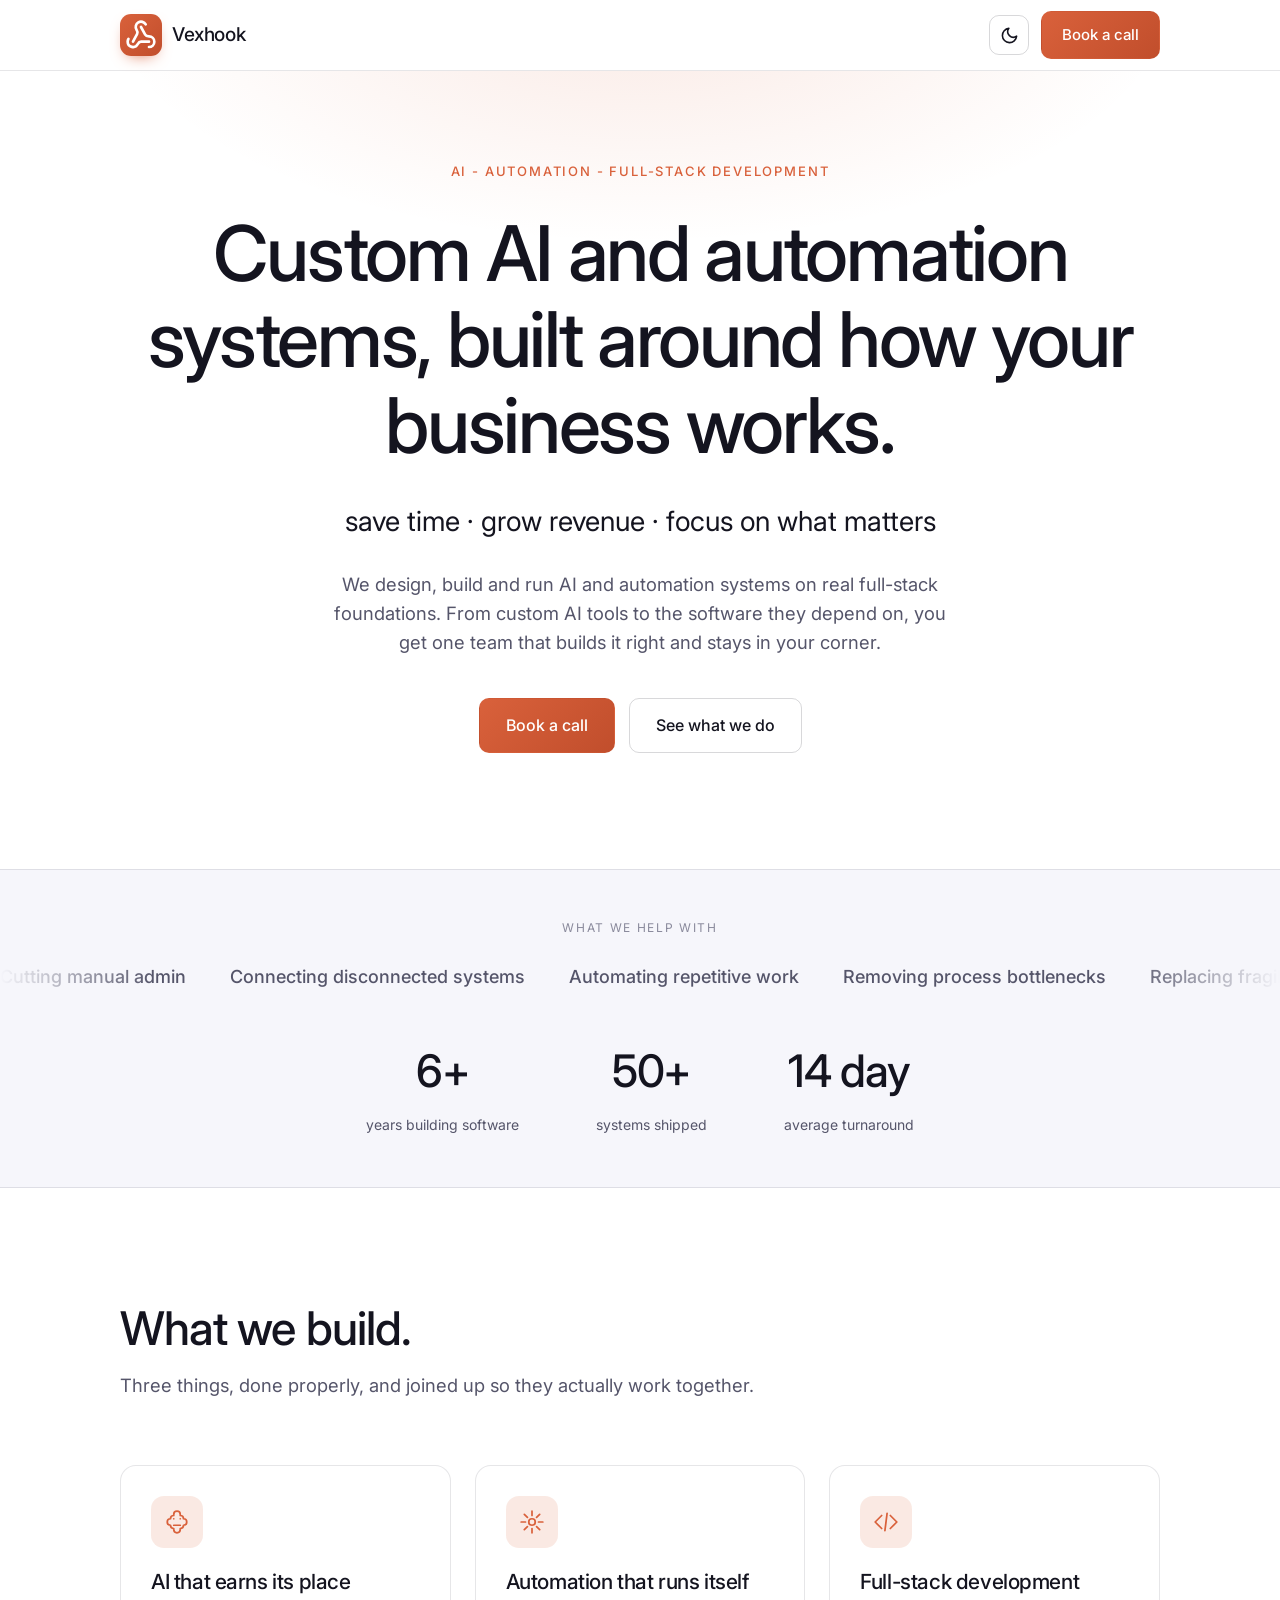
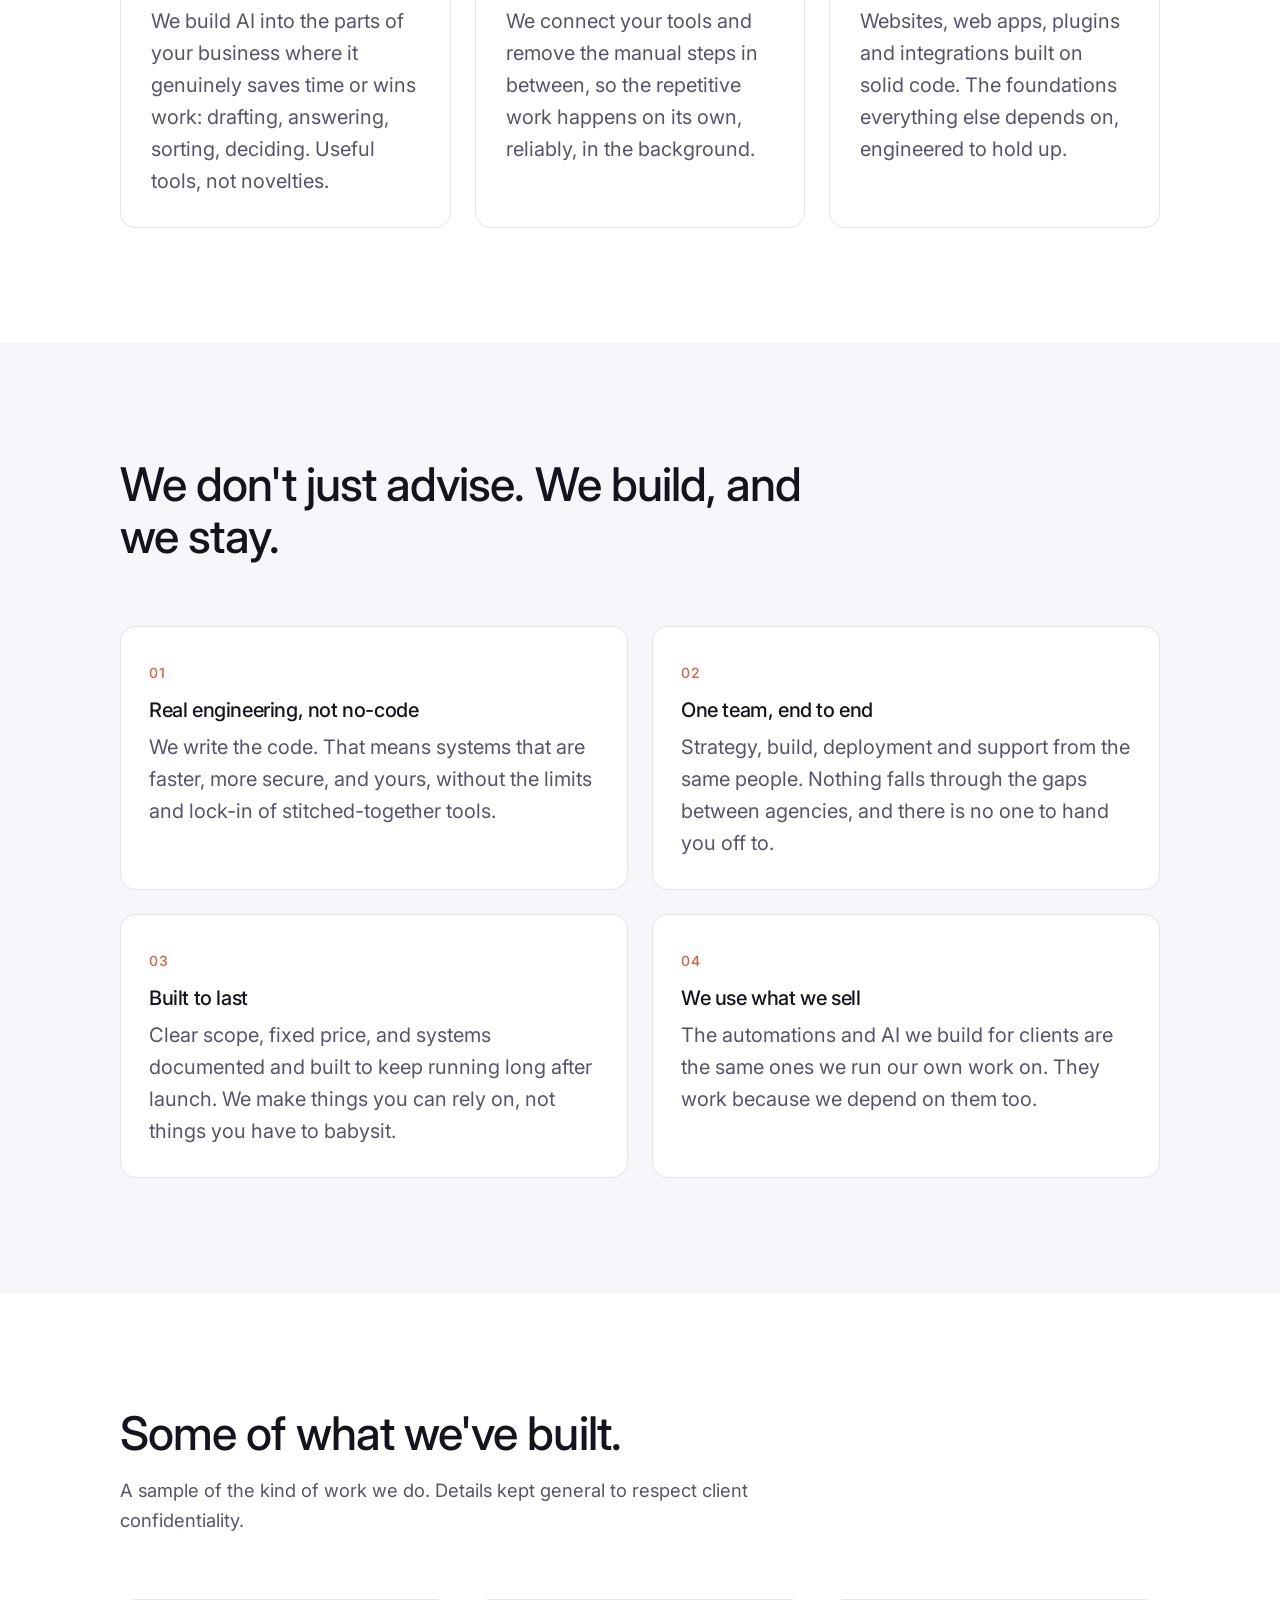
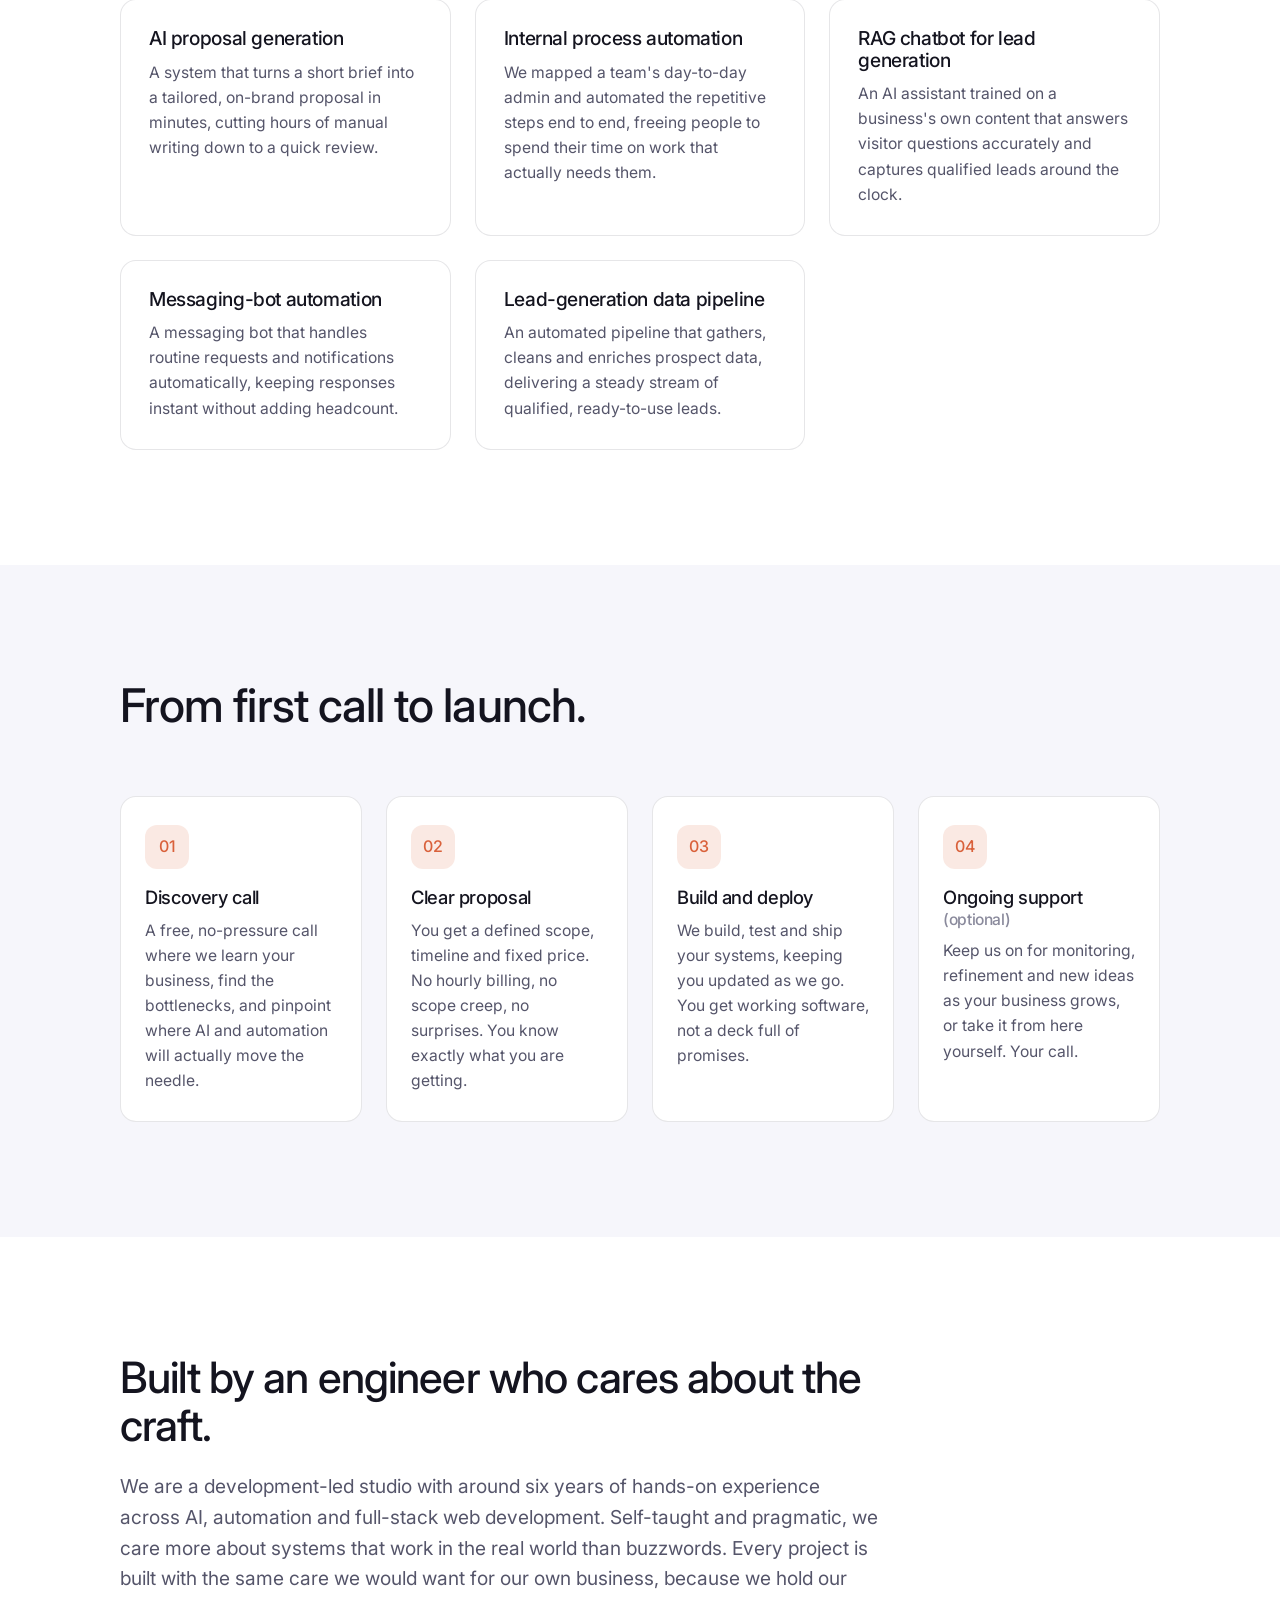
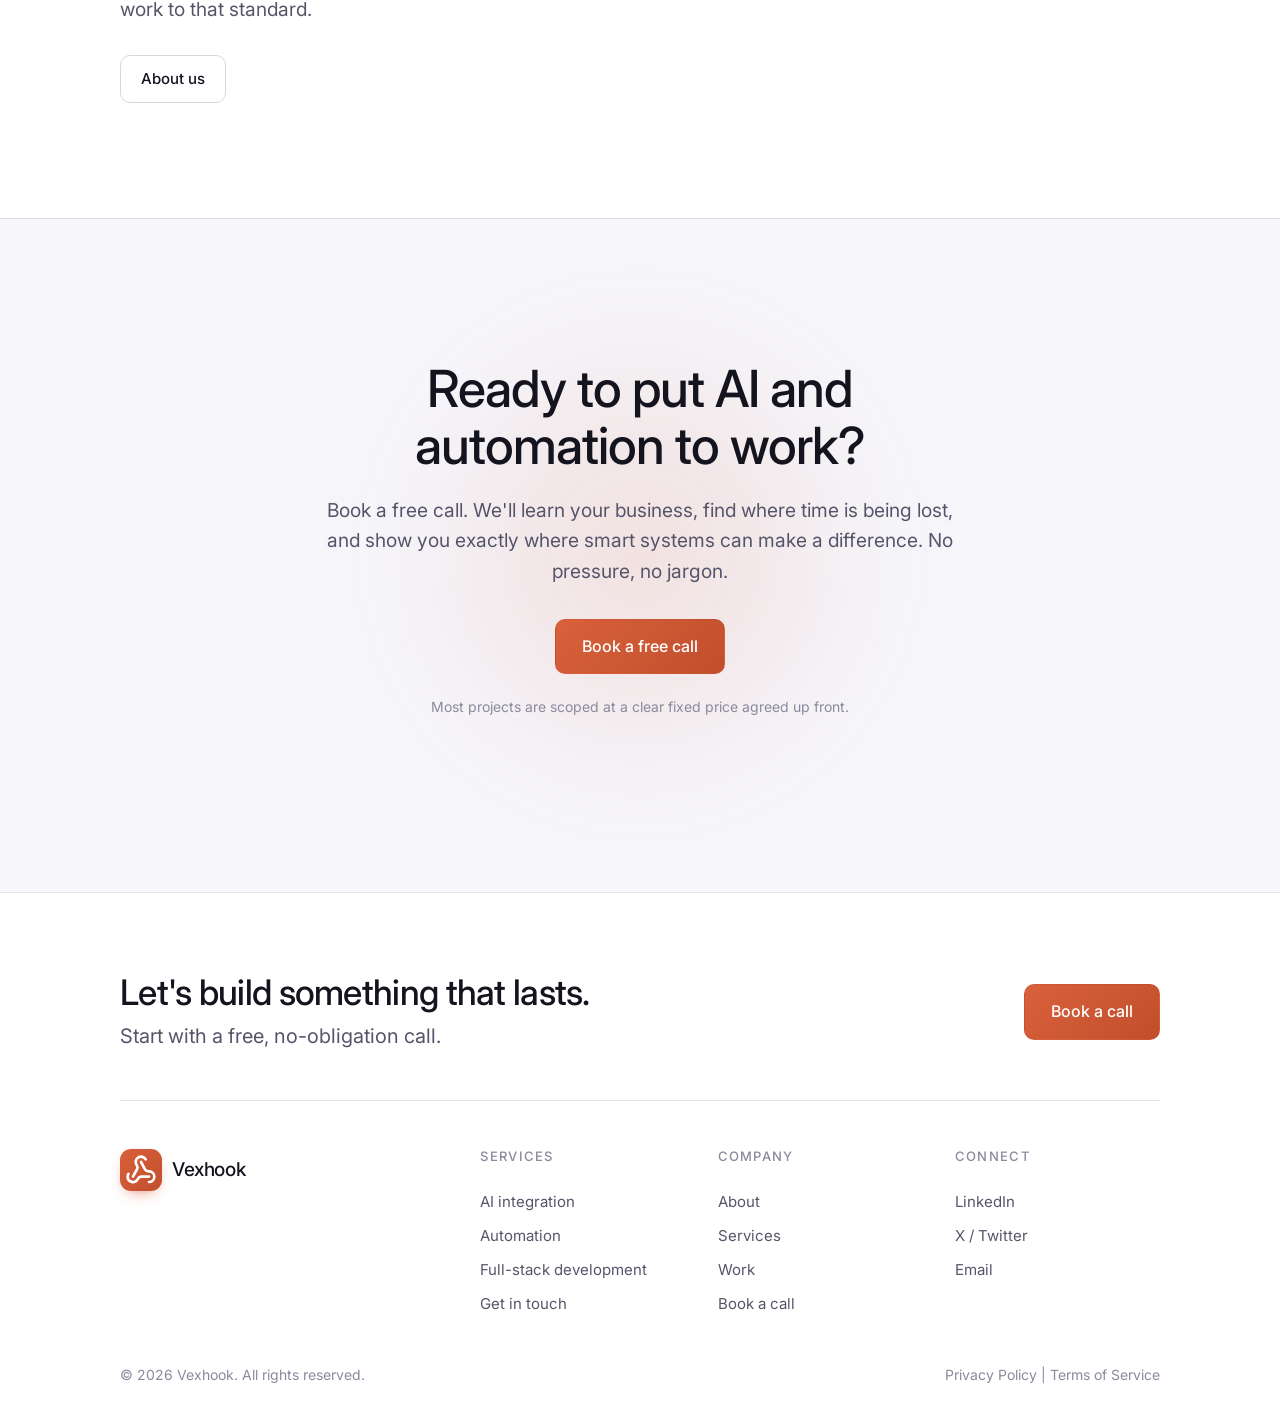
==== index.html @ 6d604440 "Initial Vexhook site with proposals scaffold and Pages config" ====
<!DOCTYPE html>
<html lang="en-GB" data-theme="dark">
<head>
  <meta charset="UTF-8">
  <meta name="viewport" content="width=device-width, initial-scale=1.0">
  <title>Vexhook - Custom AI and automation systems for your business</title>
  <meta name="description" content="We design, build and run AI and automation systems on real full-stack foundations. One team that builds it right and stays in your corner.">

  <meta property="og:type" content="website">
  <meta property="og:title" content="Vexhook - Custom AI and automation systems">
  <meta property="og:description" content="We design, build and run AI and automation systems on real full-stack foundations.">
  <meta property="og:url" content="https://vexhook.com/">

  <link rel="icon" href="assets/img/webhook-icon.svg" type="image/svg+xml">
  <link rel="preconnect" href="https://fonts.googleapis.com">
  <link rel="preconnect" href="https://fonts.gstatic.com" crossorigin>
  <link rel="stylesheet" href="https://fonts.googleapis.com/css2?family=Inter:wght@400;500;600;700;800&display=swap">
  <link rel="stylesheet" href="styles.css">
</head>
<body>

  <!-- Skip link -->
  <a class="vh-skip" href="#main">Skip to content</a>

  <!-- ============================ HEADER ============================ -->
  <header class="vh-header" id="top">
    <div class="vh-container vh-header__inner">
      <a class="vh-brand" href="#top" aria-label="Vexhook home">
        <span class="vh-brand__mark" aria-hidden="true">
          <svg viewBox="0 0 24 24" fill="none" stroke="currentColor" stroke-width="2" stroke-linecap="round" stroke-linejoin="round">
            <path d="M18 16.98h-5.99c-1.1 0-1.95.94-2.48 1.9A4 4 0 0 1 2 17c.01-.7.2-1.4.57-2"/>
            <path d="m6 17 3.13-5.78c.53-.97.1-2.18-.5-3.1a4 4 0 1 1 6.89-4.06"/>
            <path d="m12 6 3.13 5.73C15.66 12.7 16.9 13 18 13a4 4 0 0 1 0 8"/>
          </svg>
        </span>
        <span class="vh-brand__name">Vexhook</span>
      </a>

      <div class="vh-header__actions">
        <button class="vh-theme-toggle" type="button" aria-label="Toggle dark mode" aria-pressed="false">
          <svg class="vh-icon-sun" viewBox="0 0 24 24" fill="none" stroke="currentColor" stroke-width="2" stroke-linecap="round" stroke-linejoin="round" aria-hidden="true"><circle cx="12" cy="12" r="4"/><path d="M12 2v2M12 20v2M4.93 4.93l1.41 1.41M17.66 17.66l1.41 1.41M2 12h2M20 12h2M6.34 17.66l-1.41 1.41M19.07 4.93l-1.41 1.41"/></svg>
          <svg class="vh-icon-moon" viewBox="0 0 24 24" fill="none" stroke="currentColor" stroke-width="2" stroke-linecap="round" stroke-linejoin="round" aria-hidden="true"><path d="M21 12.79A9 9 0 1 1 11.21 3 7 7 0 0 0 21 12.79z"/></svg>
        </button>
        <a class="vh-btn vh-btn--primary vh-header__cta" href="#final-cta">Book a call</a>
        <button class="vh-menu-toggle" type="button" aria-label="Open menu" aria-expanded="false" aria-controls="vh-mobile-nav">
          <span></span><span></span><span></span>
        </button>
      </div>
    </div>

    <!-- Mobile drawer -->
    <div class="vh-mobile-nav" id="vh-mobile-nav" hidden>
      <a href="#services">Services</a>
      <a href="#about">About</a>
      <a class="vh-btn vh-btn--primary" href="#final-cta">Book a call</a>
    </div>
  </header>

  <main id="main">

    <!-- ============================ HERO ============================ -->
    <section class="vh-hero">
      <div class="vh-hero__glow" aria-hidden="true"></div>
      <div class="vh-container">
       <div class="vh-hero__inner">
        <p class="vh-eyebrow">AI - Automation - Full-stack development</p>
        <h1 class="vh-hero__heading">Custom AI and automation systems, built around how your business works.</h1>
        <p class="vh-hero__sub">save time &middot; grow revenue &middot; focus on what matters</p>
        <p class="vh-hero__body">We design, build and run AI and automation systems on real full-stack foundations. From custom AI tools to the software they depend on, you get one team that builds it right and stays in your corner.</p>
        <div class="vh-hero__cta">
          <a class="vh-btn vh-btn--primary vh-btn--lg" href="#final-cta">Book a call</a>
          <a class="vh-btn vh-btn--ghost vh-btn--lg" href="#services">See what we do</a>
        </div>
       </div>
      </div>
    </section>

    <!-- ===================== CREDIBILITY STRIP ===================== -->
    <section class="vh-strip" aria-label="What we help with">
      <p class="vh-strip__label">What we help with</p>
      <div class="vh-marquee">
        <div class="vh-marquee__track">
          <span>Cutting manual admin</span><span>Connecting disconnected systems</span><span>Automating repetitive work</span><span>Removing process bottlenecks</span><span>Replacing fragile spreadsheets</span><span>Reducing costly errors</span><span>Scaling without more headcount</span><span>Making sense of scattered data</span><span>Tools built around how you work</span>
          <span aria-hidden="true">Cutting manual admin</span><span aria-hidden="true">Connecting disconnected systems</span><span aria-hidden="true">Automating repetitive work</span><span aria-hidden="true">Removing process bottlenecks</span><span aria-hidden="true">Replacing fragile spreadsheets</span><span aria-hidden="true">Reducing costly errors</span><span aria-hidden="true">Scaling without more headcount</span><span aria-hidden="true">Making sense of scattered data</span><span aria-hidden="true">Tools built around how you work</span>
        </div>
      </div>
      <ul class="vh-stats">
        <li><strong>6+</strong><span>years building software</span></li>
        <li><strong>50+</strong><span>systems shipped</span></li>
        <li><strong>14 day</strong><span>average turnaround</span></li>
      </ul>
    </section>

    <!-- ======================= WHAT WE DO ======================= -->
    <section class="vh-section" id="services">
      <div class="vh-container">
        <header class="vh-section__head">
          <h2>What we build.</h2>
          <p>Three things, done properly, and joined up so they actually work together.</p>
        </header>
        <div class="vh-grid vh-grid--3">
          <article class="vh-card">
            <div class="vh-card__icon" aria-hidden="true">
              <svg viewBox="0 0 24 24" fill="none" stroke="currentColor" stroke-width="1.6" stroke-linecap="round" stroke-linejoin="round"><path d="M12 2a3 3 0 0 0-3 3v1a3 3 0 0 0-3 3 3 3 0 0 0 0 6 3 3 0 0 0 3 3v1a3 3 0 0 0 6 0v-1a3 3 0 0 0 3-3 3 3 0 0 0 0-6 3 3 0 0 0-3-3V5a3 3 0 0 0-3-3z"/><path d="M9 9h.01M15 9h.01M9 15h6"/></svg>
            </div>
            <h3>AI that earns its place</h3>
            <p>We build AI into the parts of your business where it genuinely saves time or wins work: drafting, answering, sorting, deciding. Useful tools, not novelties.</p>
          </article>
          <article class="vh-card">
            <div class="vh-card__icon" aria-hidden="true">
              <svg viewBox="0 0 24 24" fill="none" stroke="currentColor" stroke-width="1.6" stroke-linecap="round" stroke-linejoin="round"><path d="M12 2v4M12 18v4M4.93 4.93l2.83 2.83M16.24 16.24l2.83 2.83M2 12h4M18 12h4M4.93 19.07l2.83-2.83M16.24 7.76l2.83-2.83"/><circle cx="12" cy="12" r="3"/></svg>
            </div>
            <h3>Automation that runs itself</h3>
            <p>We connect your tools and remove the manual steps in between, so the repetitive work happens on its own, reliably, in the background.</p>
          </article>
          <article class="vh-card">
            <div class="vh-card__icon" aria-hidden="true">
              <svg viewBox="0 0 24 24" fill="none" stroke="currentColor" stroke-width="1.6" stroke-linecap="round" stroke-linejoin="round"><polyline points="16 18 22 12 16 6"/><polyline points="8 6 2 12 8 18"/><line x1="13" y1="4" x2="11" y2="20"/></svg>
            </div>
            <h3>Full-stack development</h3>
            <p>Websites, web apps, plugins and integrations built on solid code. The foundations everything else depends on, engineered to hold up.</p>
          </article>
        </div>
      </div>
    </section>

    <!-- ==================== HOW WE'RE DIFFERENT ==================== -->
    <section class="vh-section vh-section--alt">
      <div class="vh-container">
        <header class="vh-section__head">
          <h2>We don't just advise. We build, and we stay.</h2>
        </header>
        <div class="vh-grid vh-grid--2">
          <article class="vh-feature">
            <span class="vh-feature__num">01</span>
            <h3>Real engineering, not no-code</h3>
            <p>We write the code. That means systems that are faster, more secure, and yours, without the limits and lock-in of stitched-together tools.</p>
          </article>
          <article class="vh-feature">
            <span class="vh-feature__num">02</span>
            <h3>One team, end to end</h3>
            <p>Strategy, build, deployment and support from the same people. Nothing falls through the gaps between agencies, and there is no one to hand you off to.</p>
          </article>
          <article class="vh-feature">
            <span class="vh-feature__num">03</span>
            <h3>Built to last</h3>
            <p>Clear scope, fixed price, and systems documented and built to keep running long after launch. We make things you can rely on, not things you have to babysit.</p>
          </article>
          <article class="vh-feature">
            <span class="vh-feature__num">04</span>
            <h3>We use what we sell</h3>
            <p>The automations and AI we build for clients are the same ones we run our own work on. They work because we depend on them too.</p>
          </article>
        </div>
      </div>
    </section>

    <!-- ==================== REPRESENTATIVE WORK ==================== -->
    <section class="vh-section" id="work">
      <div class="vh-container">
        <header class="vh-section__head">
          <h2>Some of what we've built.</h2>
          <p>A sample of the kind of work we do. Details kept general to respect client confidentiality.</p>
        </header>
        <div class="vh-grid vh-grid--3">
          <article class="vh-work">
            <h3>AI proposal generation</h3>
            <p>A system that turns a short brief into a tailored, on-brand proposal in minutes, cutting hours of manual writing down to a quick review.</p>
          </article>
          <article class="vh-work">
            <h3>Internal process automation</h3>
            <p>We mapped a team's day-to-day admin and automated the repetitive steps end to end, freeing people to spend their time on work that actually needs them.</p>
          </article>
          <article class="vh-work">
            <h3>RAG chatbot for lead generation</h3>
            <p>An AI assistant trained on a business's own content that answers visitor questions accurately and captures qualified leads around the clock.</p>
          </article>
          <article class="vh-work">
            <h3>Messaging-bot automation</h3>
            <p>A messaging bot that handles routine requests and notifications automatically, keeping responses instant without adding headcount.</p>
          </article>
          <article class="vh-work">
            <h3>Lead-generation data pipeline</h3>
            <p>An automated pipeline that gathers, cleans and enriches prospect data, delivering a steady stream of qualified, ready-to-use leads.</p>
          </article>
        </div>
      </div>
    </section>

    <!-- ========================= PROCESS ========================= -->
    <section class="vh-section vh-section--alt">
      <div class="vh-container">
        <header class="vh-section__head">
          <h2>From first call to launch.</h2>
        </header>
        <ol class="vh-process">
          <li>
            <span class="vh-process__num">01</span>
            <h3>Discovery call</h3>
            <p>A free, no-pressure call where we learn your business, find the bottlenecks, and pinpoint where AI and automation will actually move the needle.</p>
          </li>
          <li>
            <span class="vh-process__num">02</span>
            <h3>Clear proposal</h3>
            <p>You get a defined scope, timeline and fixed price. No hourly billing, no scope creep, no surprises. You know exactly what you are getting.</p>
          </li>
          <li>
            <span class="vh-process__num">03</span>
            <h3>Build and deploy</h3>
            <p>We build, test and ship your systems, keeping you updated as we go. You get working software, not a deck full of promises.</p>
          </li>
          <li>
            <span class="vh-process__num">04</span>
            <h3>Ongoing support <em>(optional)</em></h3>
            <p>Keep us on for monitoring, refinement and new ideas as your business grows, or take it from here yourself. Your call.</p>
          </li>
        </ol>
      </div>
    </section>

    <!-- ========================= WHO WE ARE ========================= -->
    <section class="vh-section vh-about" id="about">
      <div class="vh-container">
       <div class="vh-about__inner">
        <h2>Built by an engineer who cares about the craft.</h2>
        <p>We are a development-led studio with around six years of hands-on experience across AI, automation and full-stack web development. Self-taught and pragmatic, we care more about systems that work in the real world than buzzwords. Every project is built with the same care we would want for our own business, because we hold our work to that standard.</p>
        <a class="vh-btn vh-btn--ghost" href="#final-cta">About us</a>
       </div>
      </div>
    </section>

    <!-- ========================= FINAL CTA ========================= -->
    <section class="vh-final" id="final-cta">
      <div class="vh-final__glow" aria-hidden="true"></div>
      <div class="vh-container vh-final__inner">
        <h2>Ready to put AI and automation to work?</h2>
        <p>Book a free call. We'll learn your business, find where time is being lost, and show you exactly where smart systems can make a difference. No pressure, no jargon.</p>
        <a class="vh-btn vh-btn--primary vh-btn--lg" href="#">Book a free call</a>
        <p class="vh-final__reassure">Most projects are scoped at a clear fixed price agreed up front.</p>
      </div>
    </section>

  </main>

  <!-- ========================== FOOTER ========================== -->
  <footer class="vh-footer">
    <div class="vh-container">
      <div class="vh-footer__cta">
        <div>
          <h2>Let's build something that lasts.</h2>
          <p>Start with a free, no-obligation call.</p>
        </div>
        <a class="vh-btn vh-btn--primary vh-btn--lg" href="#final-cta">Book a call</a>
      </div>

      <div class="vh-footer__cols">
        <div class="vh-footer__brand">
          <a class="vh-brand" href="#top" aria-label="Vexhook home">
            <span class="vh-brand__mark" aria-hidden="true">
              <svg viewBox="0 0 24 24" fill="none" stroke="currentColor" stroke-width="2" stroke-linecap="round" stroke-linejoin="round">
                <path d="M18 16.98h-5.99c-1.1 0-1.95.94-2.48 1.9A4 4 0 0 1 2 17c.01-.7.2-1.4.57-2"/>
                <path d="m6 17 3.13-5.78c.53-.97.1-2.18-.5-3.1a4 4 0 1 1 6.89-4.06"/>
                <path d="m12 6 3.13 5.73C15.66 12.7 16.9 13 18 13a4 4 0 0 1 0 8"/>
              </svg>
            </span>
            <span class="vh-brand__name">Vexhook</span>
          </a>
        </div>
        <nav aria-label="Services">
          <h3>Services</h3>
          <a href="#services">AI integration</a>
          <a href="#services">Automation</a>
          <a href="#services">Full-stack development</a>
          <a href="#final-cta">Get in touch</a>
        </nav>
        <nav aria-label="Company">
          <h3>Company</h3>
          <a href="#about">About</a>
          <a href="#services">Services</a>
          <a href="#work">Work</a>
          <a href="#final-cta">Book a call</a>
        </nav>
        <nav aria-label="Connect">
          <h3>Connect</h3>
          <a href="#">LinkedIn</a>
          <a href="#">X / Twitter</a>
          <a href="#">Email</a>
        </nav>
      </div>

      <div class="vh-footer__bottom">
        <p>&copy; 2026 Vexhook. All rights reserved.</p>
        <p><a href="#">Privacy Policy</a> <span aria-hidden="true">|</span> <a href="#">Terms of Service</a></p>
      </div>
    </div>
  </footer>

  <script src="interactions.js"></script>
</body>
</html>
---- styles.css ----
/* =========================================================
   VEXHOOK - styles.css
   Design system via CSS custom properties.
   Dark is the default; [data-theme="light"] overrides.
   Single accent variable (--vh-accent) controls the brand colour.
   ========================================================= */

/* -------------------- Design tokens -------------------- */
:root {
  /* ---------- ACCENT PRESETS (swap the active set to retune the brand) ----------
     PURPLE (original - revert to this set to restore):
       --vh-accent: #7c5cff;  --vh-accent-strong: #6a45ff;
       --vh-accent-soft: rgba(124, 92, 255, 0.14);   glow rgb: 124, 92, 255
     ORANGE / muted sunset (active):
       --vh-accent: #d9613b;  --vh-accent-strong: #c14e2c;
       --vh-accent-soft: rgba(217, 97, 59, 0.14);   glow rgb: 217, 97, 59
  ------------------------------------------------------------------------------- */
  --vh-accent:        #d9613b;
  --vh-accent-strong: #c14e2c;
  --vh-accent-soft:   rgba(217, 97, 59, 0.14);

  /* Type */
  --vh-font: "Inter", -apple-system, BlinkMacSystemFont, "Segoe UI", Roboto, sans-serif;

  /* Spacing / shape */
  --vh-radius:    16px;
  --vh-radius-sm: 10px;
  --vh-container: 1120px;
  --vh-gutter:    clamp(20px, 5vw, 40px);
  --vh-section-y: clamp(64px, 9vw, 130px);

  /* Motion */
  --vh-ease: 200ms cubic-bezier(.4, 0, .2, 1);
}

/* Dark theme (default) */
:root,
[data-theme="dark"] {
  --vh-bg:        #0a0a0f;
  --vh-bg-alt:    #101019;
  --vh-surface:   #15151f;
  --vh-surface-2: #1c1c29;
  --vh-border:    rgba(255, 255, 255, 0.09);
  --vh-border-2:  rgba(255, 255, 255, 0.14);
  --vh-text:      #f4f4f7;
  --vh-text-mut:  rgba(255, 255, 255, 0.7);
  --vh-text-dim:  #6c6c7e;
  --vh-shadow:    0 24px 60px -24px rgba(0, 0, 0, 0.7);
  --vh-glow:      radial-gradient(60% 60% at 50% 0%, rgba(217, 97, 59, 0.22), transparent 70%);
}

/* Light theme */
[data-theme="light"] {
  --vh-bg:        #ffffff;
  --vh-bg-alt:    #f6f6fb;
  --vh-surface:   #ffffff;
  --vh-surface-2: #f6f6fb;
  --vh-border:    rgba(15, 15, 30, 0.10);
  --vh-border-2:  rgba(15, 15, 30, 0.16);
  --vh-text:      #14141f;
  --vh-text-mut:  #55556a;
  --vh-text-dim:  #8a8a9c;
  --vh-shadow:    0 24px 50px -28px rgba(20, 20, 40, 0.25);
  --vh-glow:      radial-gradient(60% 60% at 50% 0%, rgba(217, 97, 59, 0.14), transparent 70%);
}

/* -------------------- Reset -------------------- */
*, *::before, *::after { box-sizing: border-box; }
* { margin: 0; }

html { scroll-behavior: smooth; -webkit-text-size-adjust: 100%; }

body {
  font-family: var(--vh-font);
  background: var(--vh-bg);
  color: var(--vh-text);
  line-height: 1.6;
  font-size: 20px;
  -webkit-font-smoothing: antialiased;
  text-rendering: optimizeLegibility;
  transition: background var(--vh-ease), color var(--vh-ease);
}

img, svg { display: block; max-width: 100%; }
a { color: inherit; text-decoration: none; }
ul, ol { list-style: none; padding: 0; }
h1, h2, h3 { line-height: 1.12; letter-spacing: -0.02em; font-weight: 500; }

:focus-visible {
  outline: 2px solid var(--vh-accent);
  outline-offset: 3px;
  border-radius: 4px;
}

.vh-container {
  width: 100%;
  max-width: var(--vh-container);
  margin-inline: auto;
  padding-inline: var(--vh-gutter);
}

.vh-skip {
  position: absolute;
  left: -999px;
  top: 0;
  background: var(--vh-accent);
  color: #fff;
  padding: 10px 16px;
  border-radius: 0 0 8px 0;
  z-index: 200;
}
.vh-skip:focus { left: 0; }

/* -------------------- Buttons -------------------- */
.vh-btn {
  display: inline-flex;
  align-items: center;
  justify-content: center;
  gap: 8px;
  font-weight: 500;
  font-size: 15px;
  padding: 11px 20px;
  border-radius: var(--vh-radius-sm);
  border: 1px solid transparent;
  cursor: pointer;
  transition: transform var(--vh-ease), background var(--vh-ease),
              border-color var(--vh-ease), box-shadow var(--vh-ease), color var(--vh-ease);
  white-space: nowrap;
}
.vh-btn--lg { padding: 14px 26px; font-size: 16px; }

.vh-btn--primary {
  position: relative;
  overflow: hidden;
  background: linear-gradient(135deg, var(--vh-accent), var(--vh-accent-strong));
  color: #fff;
}
/* Sleek shine sweep on hover */
.vh-btn--primary::before {
  content: "";
  position: absolute;
  top: 0;
  left: -75%;
  width: 60%;
  height: 100%;
  background: linear-gradient(120deg, transparent, rgba(255, 255, 255, 0.30), transparent);
  transform: skewX(-20deg);
  pointer-events: none;
}
.vh-btn--primary:hover::before {
  left: 135%;
  transition: left 0.55s cubic-bezier(.4, 0, .2, 1);
}
.vh-btn--primary:hover {
  background: linear-gradient(135deg, var(--vh-accent-strong), var(--vh-accent));
  transform: translateY(-1px);
}

.vh-btn--ghost {
  position: relative;
  overflow: hidden;
  background: transparent;
  color: var(--vh-text);
  border-color: var(--vh-border-2);
}
/* Sleek shine sweep on hover */
.vh-btn--ghost::before {
  content: "";
  position: absolute;
  top: 0;
  left: -75%;
  width: 60%;
  height: 100%;
  background: linear-gradient(120deg, transparent, rgba(255, 255, 255, 0.15), transparent);
  transform: skewX(-20deg);
  pointer-events: none;
}
.vh-btn--ghost:hover::before {
  left: 135%;
  transition: left 0.55s cubic-bezier(.4, 0, .2, 1);
}
.vh-btn--ghost:hover {
  background: var(--vh-surface-2);
  border-color: var(--vh-text-dim);
  transform: translateY(-1px);
}

/* -------------------- Header -------------------- */
.vh-header {
  position: sticky;
  top: 0;
  z-index: 100;
  background: color-mix(in srgb, var(--vh-bg) 78%, transparent);
  backdrop-filter: saturate(160%) blur(14px);
  border-bottom: 1px solid var(--vh-border);
}
.vh-header__inner {
  display: flex;
  align-items: center;
  gap: 24px;
  height: 70px;
}

.vh-brand {
  display: inline-flex;
  align-items: center;
  gap: 10px;
  font-weight: 500;
  letter-spacing: -0.02em;
}
.vh-brand__mark {
  display: grid;
  place-items: center;
  width: 42px;
  height: 42px;
  border-radius: 11px;
  color: #fff;
  background: linear-gradient(135deg, var(--vh-accent), var(--vh-accent-strong));
  box-shadow: 0 6px 16px -8px var(--vh-accent);
}
.vh-brand__mark svg { width: 32px; height: 32px; }
.vh-brand__name { font-size: 19px; }

.vh-nav {
  display: flex;
  gap: 28px;
  margin-left: 12px;
}
.vh-nav a {
  color: var(--vh-text-mut);
  font-size: 17px;
  font-weight: 500;
  transition: color var(--vh-ease);
}
.vh-nav a:hover { color: var(--vh-text); }

.vh-header__actions {
  display: flex;
  align-items: center;
  gap: 12px;
  margin-left: auto;
}

.vh-theme-toggle {
  display: grid;
  place-items: center;
  width: 40px;
  height: 40px;
  border-radius: 10px;
  border: 1px solid var(--vh-border-2);
  background: transparent;
  color: var(--vh-text);
  cursor: pointer;
  transition: background var(--vh-ease), border-color var(--vh-ease);
}
.vh-theme-toggle:hover { background: var(--vh-surface-2); }
.vh-theme-toggle svg { width: 19px; height: 19px; }
.vh-icon-moon { display: none; }
[data-theme="light"] .vh-icon-sun { display: none; }
[data-theme="light"] .vh-icon-moon { display: block; }

/* Mobile menu toggle */
.vh-menu-toggle {
  display: none;
  flex-direction: column;
  justify-content: center;
  gap: 5px;
  width: 40px;
  height: 40px;
  border-radius: 10px;
  border: 1px solid var(--vh-border-2);
  background: transparent;
  cursor: pointer;
}
.vh-menu-toggle span {
  display: block;
  width: 18px;
  height: 2px;
  margin-inline: auto;
  background: var(--vh-text);
  border-radius: 2px;
  transition: transform var(--vh-ease), opacity var(--vh-ease);
}
.vh-menu-toggle[aria-expanded="true"] span:nth-child(1) { transform: translateY(7px) rotate(45deg); }
.vh-menu-toggle[aria-expanded="true"] span:nth-child(2) { opacity: 0; }
.vh-menu-toggle[aria-expanded="true"] span:nth-child(3) { transform: translateY(-7px) rotate(-45deg); }

.vh-mobile-nav[hidden] { display: none; }
.vh-mobile-nav {
  display: flex;
  flex-direction: column;
  gap: 4px;
  padding: 12px var(--vh-gutter) 22px;
  border-top: 1px solid var(--vh-border);
  background: var(--vh-bg);
}
.vh-mobile-nav a:not(.vh-btn) {
  padding: 12px 4px;
  font-size: 17px;
  font-weight: 500;
  color: var(--vh-text-mut);
  border-bottom: 1px solid var(--vh-border);
}
.vh-mobile-nav .vh-btn { margin-top: 10px; }

/* -------------------- Hero -------------------- */
.vh-hero {
  position: relative;
  padding: clamp(44px, 7vw, 90px) 0 var(--vh-section-y);
  overflow: hidden;
}
.vh-hero__glow {
  position: absolute;
  inset: -10% 0 auto 0;
  height: 600px;
  background: var(--vh-glow);
  pointer-events: none;
}
.vh-hero__inner {
  position: relative;
  max-width: 1040px;
  margin: 0 auto;
  text-align: center;
}

.vh-eyebrow {
  font-size: 13px;
  font-weight: 500;
  letter-spacing: 0.14em;
  text-transform: uppercase;
  color: var(--vh-accent);
  margin-bottom: 30px;
}
.vh-hero__heading {
  font-size: clamp(2.7rem, 6.6vw, 4.8rem);
  font-weight: 500;
  letter-spacing: -0.03em;
  margin-bottom: 30px;
}
.vh-hero__sub {
  font-size: clamp(1.375rem, 2.6vw, 1.725rem);
  font-weight: 400;
  color: var(--vh-text);
  margin-bottom: 26px;
}
.vh-hero__body {
  font-size: 1.15rem;
  color: var(--vh-text-mut);
  max-width: 640px;
  margin: 0 auto 40px;
}
.vh-hero__cta { display: flex; flex-wrap: wrap; gap: 14px; justify-content: center; }

/* -------------------- Credibility strip -------------------- */
.vh-strip {
  border-block: 1px solid var(--vh-border);
  background: var(--vh-bg-alt);
  padding: 48px 0;
}
.vh-strip__label {
  text-align: center;
  font-size: 12px;
  letter-spacing: 0.14em;
  text-transform: uppercase;
  color: var(--vh-text-dim);
  margin-bottom: 26px;
}
.vh-marquee {
  overflow: hidden;
  -webkit-mask-image: linear-gradient(90deg, transparent, #000 12%, #000 88%, transparent);
  mask-image: linear-gradient(90deg, transparent, #000 12%, #000 88%, transparent);
}
.vh-marquee__track {
  display: flex;
  gap: 44px;
  width: max-content;
  animation: vh-scroll 38s linear infinite;
}
.vh-marquee__track span {
  font-size: 18px;
  font-weight: 500;
  color: var(--vh-text-mut);
  white-space: nowrap;
}
@keyframes vh-scroll {
  to { transform: translateX(-50%); }
}
.vh-marquee:hover .vh-marquee__track { animation-play-state: paused; }

.vh-stats {
  display: flex;
  flex-wrap: wrap;
  justify-content: center;
  gap: clamp(28px, 6vw, 80px);
  margin-top: 44px;
}
.vh-stats li { text-align: center; }
.vh-stats strong {
  display: block;
  font-size: clamp(2rem, 4vw, 2.8rem);
  font-weight: 500;
  letter-spacing: -0.03em;
  color: var(--vh-text);
}
.vh-stats span {
  font-size: 14px;
  color: var(--vh-text-mut);
}
/* -------------------- Generic section -------------------- */
.vh-section { padding-block: var(--vh-section-y); }
.vh-section--alt { background: var(--vh-bg-alt); }

.vh-section__head {
  max-width: 720px;
  margin-bottom: clamp(40px, 6vw, 64px);
}
.vh-section__head h2 {
  font-size: clamp(1.9rem, 4vw, 2.9rem);
  margin-bottom: 16px;
}
.vh-section__head p {
  font-size: 1.15rem;
  color: var(--vh-text-mut);
}

.vh-grid { display: grid; gap: 24px; }
.vh-grid--3 { grid-template-columns: repeat(3, 1fr); }
.vh-grid--2 { grid-template-columns: repeat(2, 1fr); }

/* What-we-do cards */
.vh-card {
  background: var(--vh-surface);
  border: 1px solid var(--vh-border);
  border-radius: var(--vh-radius);
  padding: 30px;
  transition: transform var(--vh-ease), border-color var(--vh-ease), box-shadow var(--vh-ease);
}
.vh-card:hover {
  transform: translateY(-4px);
  border-color: var(--vh-border-2);
  box-shadow: var(--vh-shadow);
}
.vh-card__icon {
  display: grid;
  place-items: center;
  width: 52px;
  height: 52px;
  border-radius: 13px;
  background: var(--vh-accent-soft);
  color: var(--vh-accent);
  margin-bottom: 22px;
}
.vh-card__icon svg { width: 26px; height: 26px; }
.vh-card h3 { font-size: 1.3rem; margin-bottom: 12px; }
.vh-card p { color: var(--vh-text-mut); }

/* How-we're-different features */
.vh-feature {
  padding: 28px 28px 30px;
  border: 1px solid var(--vh-border);
  border-radius: var(--vh-radius);
  background: var(--vh-surface);
}
.vh-feature__num {
  display: inline-block;
  font-size: 14px;
  font-weight: 500;
  color: var(--vh-accent);
  margin-bottom: 14px;
  letter-spacing: 0.06em;
}
.vh-feature h3 { font-size: 1.25rem; margin-bottom: 10px; }
.vh-feature p { color: var(--vh-text-mut); }

/* Representative work */
.vh-work {
  padding: 28px;
  border: 1px solid var(--vh-border);
  border-radius: var(--vh-radius);
  background: var(--vh-surface);
  position: relative;
  overflow: hidden;
  transition: transform var(--vh-ease), border-color var(--vh-ease);
}
.vh-work::before {
  content: "";
  position: absolute;
  inset: 0 auto 0 0;
  width: 3px;
  background: linear-gradient(var(--vh-accent), var(--vh-accent-strong));
  opacity: 0;
  transition: opacity var(--vh-ease);
}
.vh-work:hover { transform: translateY(-4px); border-color: var(--vh-border-2); }
.vh-work:hover::before { opacity: 1; }
.vh-work h3 { font-size: 1.2rem; margin-bottom: 10px; }
.vh-work p { color: var(--vh-text-mut); font-size: 0.98rem; }

/* Process */
.vh-process {
  display: grid;
  grid-template-columns: repeat(4, 1fr);
  gap: 24px;
  counter-reset: step;
}
.vh-process li {
  padding: 28px 24px;
  border: 1px solid var(--vh-border);
  border-radius: var(--vh-radius);
  background: var(--vh-surface);
}
.vh-process__num {
  display: grid;
  place-items: center;
  width: 44px;
  height: 44px;
  border-radius: 12px;
  background: var(--vh-accent-soft);
  color: var(--vh-accent);
  font-weight: 500;
  font-size: 16px;
  margin-bottom: 18px;
}
.vh-process h3 { font-size: 1.15rem; margin-bottom: 10px; }
.vh-process h3 em { font-style: normal; color: var(--vh-text-dim); font-weight: 500; font-size: 0.85em; }
.vh-process p { color: var(--vh-text-mut); font-size: 0.98rem; }

/* About */
.vh-about__inner { max-width: 760px; }
.vh-about h2 {
  font-size: clamp(1.9rem, 4vw, 2.7rem);
  margin-bottom: 22px;
}
.vh-about p {
  font-size: 1.2rem;
  color: var(--vh-text-mut);
  margin-bottom: 30px;
}

/* -------------------- Final CTA -------------------- */
.vh-final {
  position: relative;
  overflow: hidden;
  padding-block: clamp(80px, 11vw, 150px);
  background: var(--vh-bg-alt);
  border-top: 1px solid var(--vh-border);
}
.vh-final__glow {
  position: absolute;
  left: 50%;
  top: 50%;
  transform: translate(-50%, -50%);
  width: 540px;
  height: 540px;
  border-radius: 50%;
  background: radial-gradient(circle, rgba(217, 97, 59, 0.16), transparent 70%);
  filter: blur(50px);
  pointer-events: none;
}
.vh-final__inner {
  position: relative;
  text-align: center;
  max-width: 720px;
}
.vh-final h2 {
  font-size: clamp(2rem, 4.5vw, 3.2rem);
  margin-bottom: 20px;
}
.vh-final p {
  font-size: 1.2rem;
  color: var(--vh-text-mut);
  margin-bottom: 32px;
}
.vh-final__reassure {
  margin-top: 22px;
  font-size: 14px !important;
  color: var(--vh-text-dim) !important;
}

/* -------------------- Footer -------------------- */
.vh-footer {
  border-top: 1px solid var(--vh-border);
  background: var(--vh-bg);
  padding-block: clamp(48px, 7vw, 80px) 36px;
}
.vh-footer__cta {
  display: flex;
  align-items: center;
  justify-content: space-between;
  gap: 28px;
  flex-wrap: wrap;
  padding-bottom: 48px;
  margin-bottom: 48px;
  border-bottom: 1px solid var(--vh-border);
}
.vh-footer__cta h2 { font-size: clamp(1.6rem, 3vw, 2.2rem); margin-bottom: 8px; }
.vh-footer__cta p { color: var(--vh-text-mut); }

.vh-footer__cols {
  display: grid;
  grid-template-columns: 1.6fr repeat(3, 1fr);
  gap: 32px;
  margin-bottom: 48px;
}
.vh-footer__cols h3 {
  font-size: 13px;
  text-transform: uppercase;
  letter-spacing: 0.1em;
  color: var(--vh-text-dim);
  margin-bottom: 16px;
  font-weight: 500;
}
.vh-footer__cols nav { display: flex; flex-direction: column; gap: 10px; }
.vh-footer__cols nav a {
  color: var(--vh-text-mut);
  font-size: 15px;
  transition: color var(--vh-ease);
  width: fit-content;
}
.vh-footer__cols nav a:hover { color: var(--vh-text); }

.vh-footer__bottom {
  display: flex;
  align-items: center;
  justify-content: space-between;
  gap: 16px;
  flex-wrap: wrap;
  font-size: 14px;
  color: var(--vh-text-dim);
}
.vh-footer__bottom a { transition: color var(--vh-ease); }
.vh-footer__bottom a:hover { color: var(--vh-text); }

/* -------------------- Reveal on scroll -------------------- */
.vh-reveal {
  opacity: 0;
  transform: translateY(18px);
  transition: opacity .6s ease, transform .6s ease;
}
.vh-reveal.is-visible { opacity: 1; transform: none; }

/* -------------------- Responsive -------------------- */
@media (max-width: 940px) {
  .vh-grid--3 { grid-template-columns: repeat(2, 1fr); }
  .vh-process { grid-template-columns: repeat(2, 1fr); }
  .vh-footer__cols { grid-template-columns: 1fr 1fr; }
}

@media (max-width: 720px) {
  .vh-nav { display: none; }
  .vh-header__cta { display: none; }
  .vh-menu-toggle { display: flex; }
  .vh-grid--3,
  .vh-grid--2,
  .vh-process { grid-template-columns: 1fr; }
  .vh-footer__cols { grid-template-columns: 1fr; gap: 28px; }
  .vh-footer__cta { flex-direction: column; align-items: flex-start; }
}

/* -------------------- Reduced motion -------------------- */
@media (prefers-reduced-motion: reduce) {
  html { scroll-behavior: auto; }
  .vh-marquee__track { animation: none; }
  .vh-reveal { opacity: 1; transform: none; transition: none; }
  * { transition-duration: 0.01ms !important; }
}
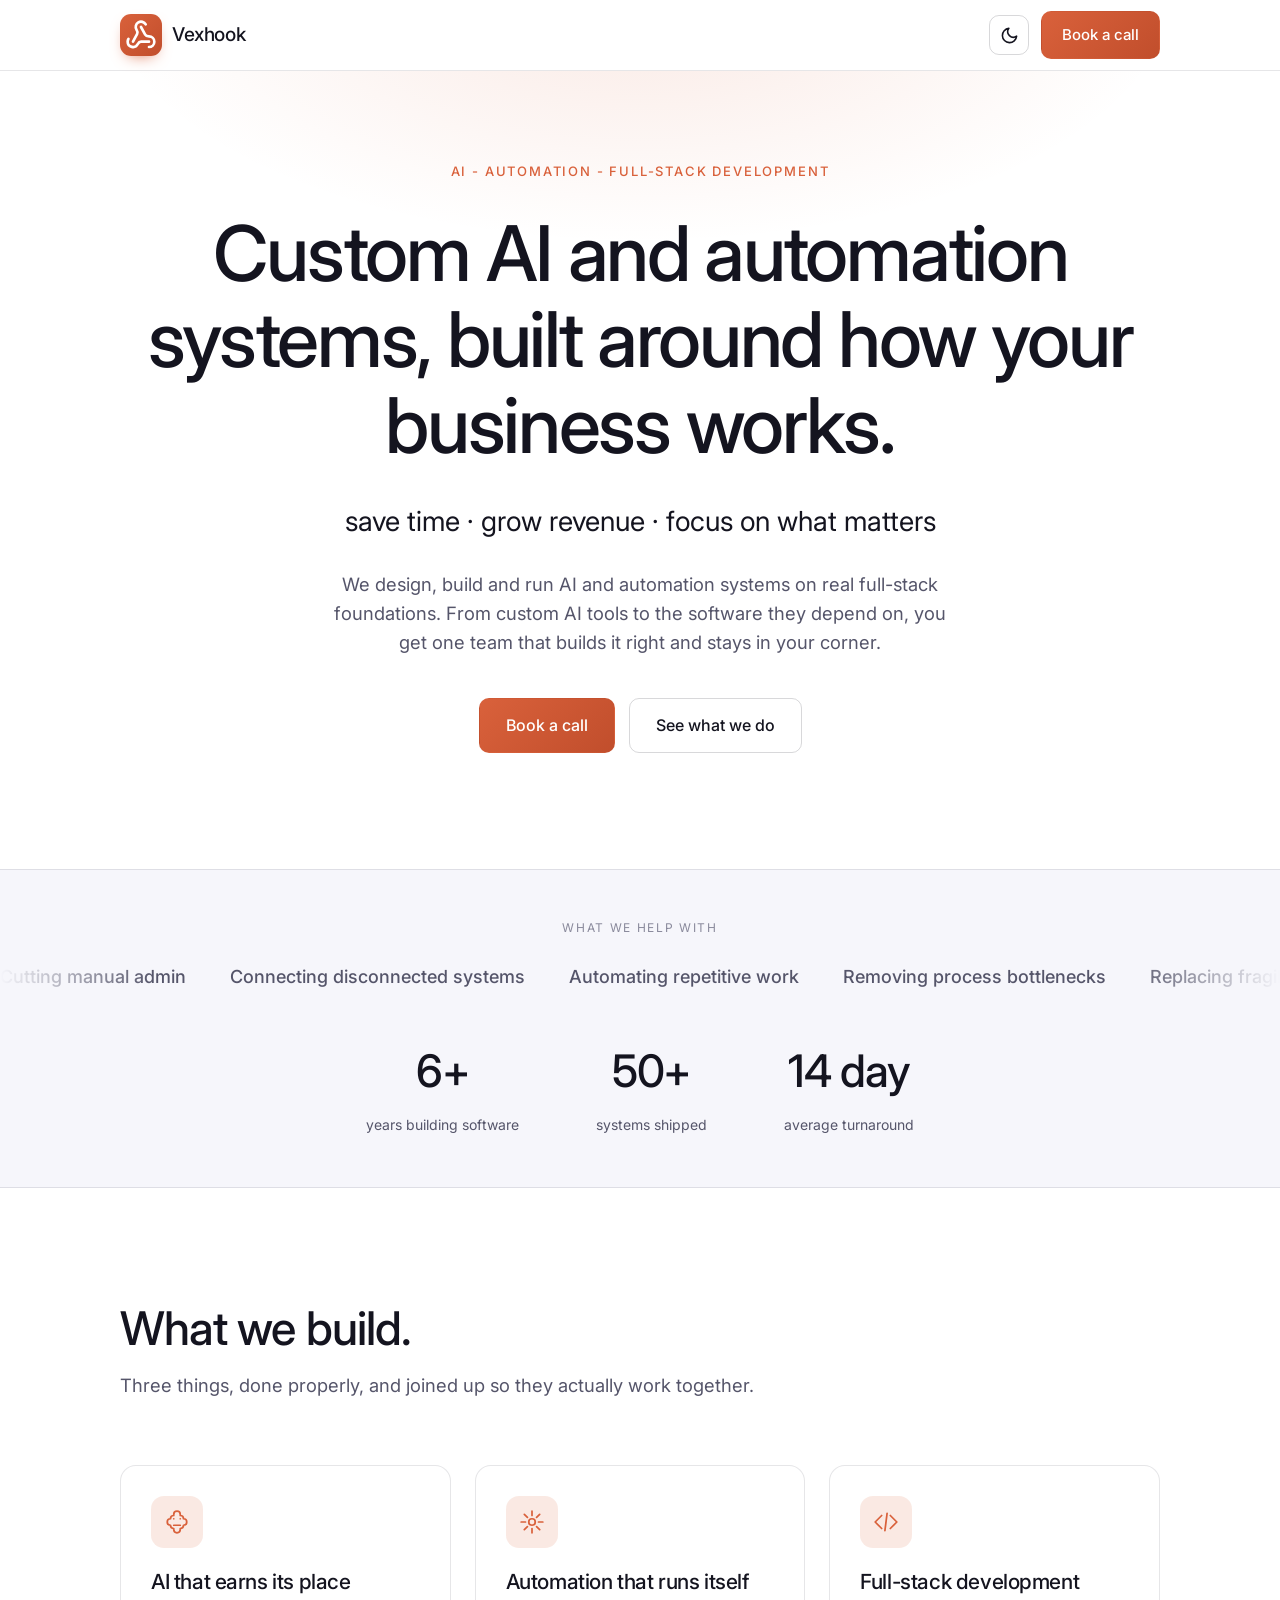
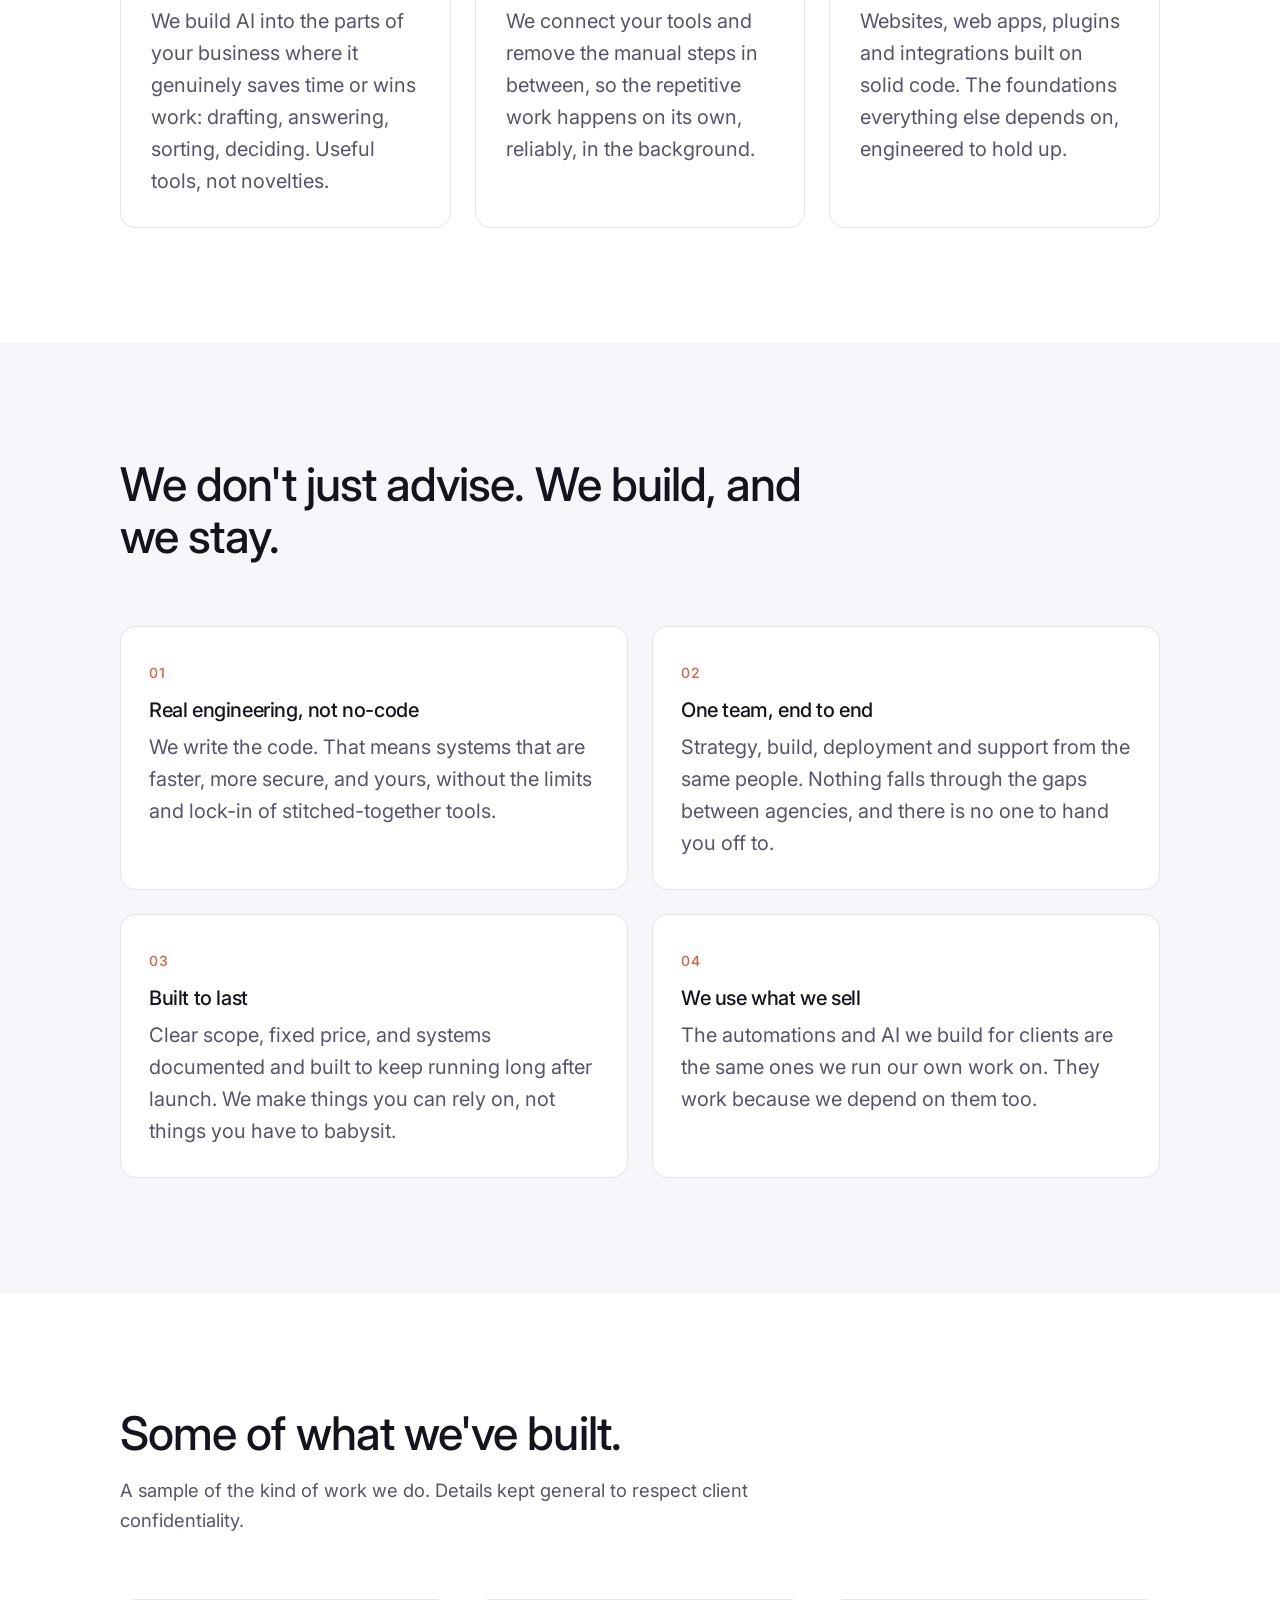
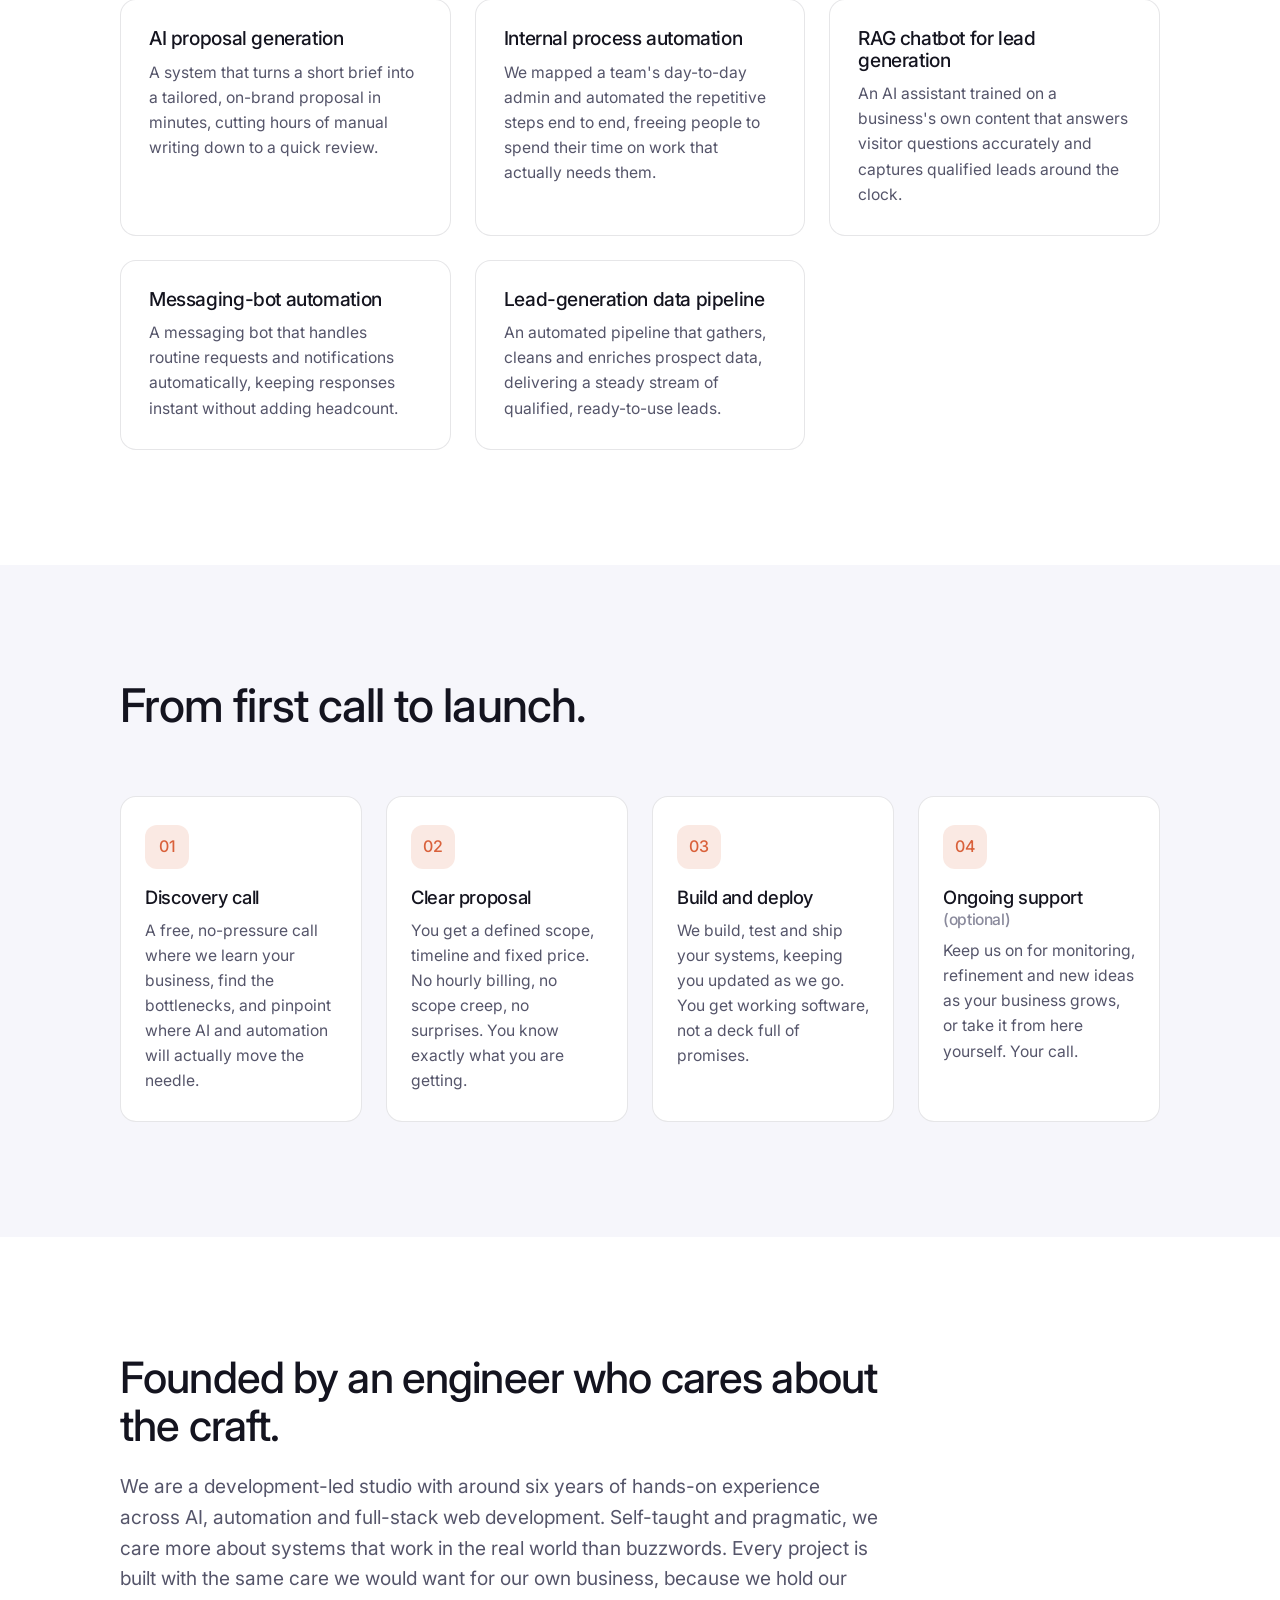
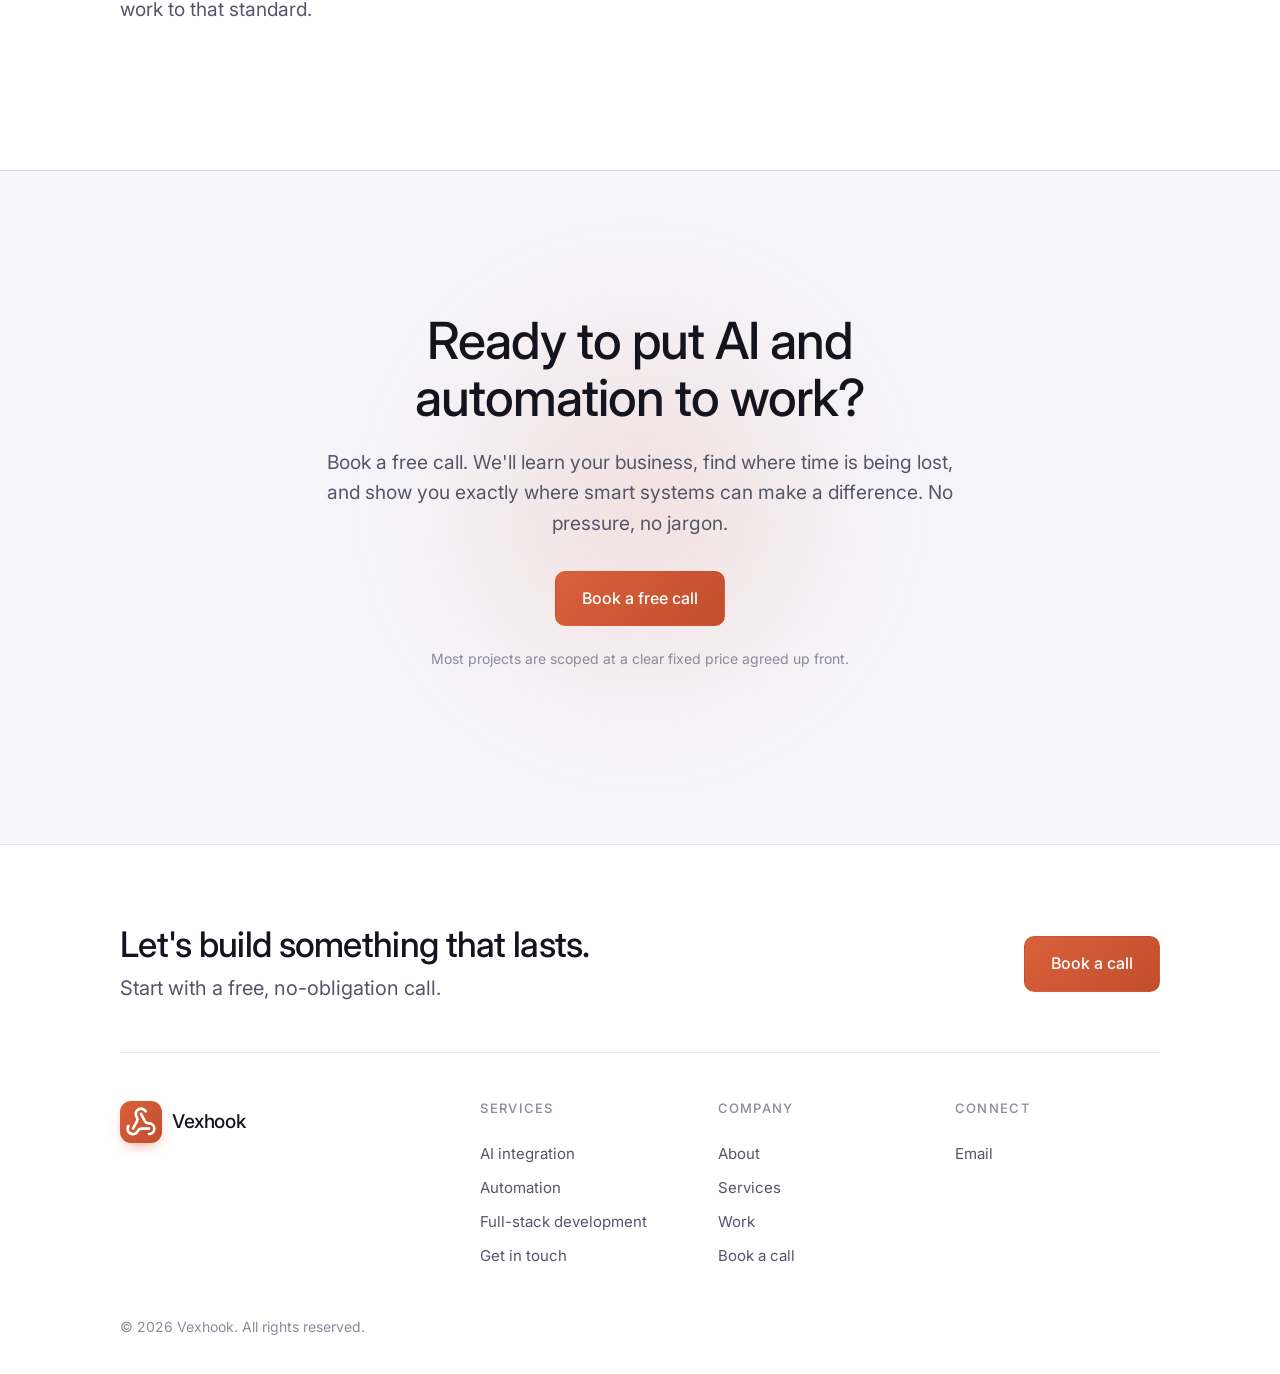
==== commit 9a8e002b: "Wire CTAs to Cal booking link, remove dead links, copy tweaks - Point all booking/contact CTAs to ca" ====
--- a/index.html
+++ b/index.html
@@ -41,7 +41,7 @@
           <svg class="vh-icon-sun" viewBox="0 0 24 24" fill="none" stroke="currentColor" stroke-width="2" stroke-linecap="round" stroke-linejoin="round" aria-hidden="true"><circle cx="12" cy="12" r="4"/><path d="M12 2v2M12 20v2M4.93 4.93l1.41 1.41M17.66 17.66l1.41 1.41M2 12h2M20 12h2M6.34 17.66l-1.41 1.41M19.07 4.93l-1.41 1.41"/></svg>
           <svg class="vh-icon-moon" viewBox="0 0 24 24" fill="none" stroke="currentColor" stroke-width="2" stroke-linecap="round" stroke-linejoin="round" aria-hidden="true"><path d="M21 12.79A9 9 0 1 1 11.21 3 7 7 0 0 0 21 12.79z"/></svg>
         </button>
-        <a class="vh-btn vh-btn--primary vh-header__cta" href="#final-cta">Book a call</a>
+        <a class="vh-btn vh-btn--primary vh-header__cta" href="https://cal.com/macky-mccormack/30min" target="_blank" rel="noopener">Book a call</a>
         <button class="vh-menu-toggle" type="button" aria-label="Open menu" aria-expanded="false" aria-controls="vh-mobile-nav">
           <span></span><span></span><span></span>
         </button>
@@ -52,7 +52,7 @@
     <div class="vh-mobile-nav" id="vh-mobile-nav" hidden>
       <a href="#services">Services</a>
       <a href="#about">About</a>
-      <a class="vh-btn vh-btn--primary" href="#final-cta">Book a call</a>
+      <a class="vh-btn vh-btn--primary" href="https://cal.com/macky-mccormack/30min" target="_blank" rel="noopener">Book a call</a>
     </div>
   </header>
 
@@ -68,7 +68,7 @@
         <p class="vh-hero__sub">save time &middot; grow revenue &middot; focus on what matters</p>
         <p class="vh-hero__body">We design, build and run AI and automation systems on real full-stack foundations. From custom AI tools to the software they depend on, you get one team that builds it right and stays in your corner.</p>
         <div class="vh-hero__cta">
-          <a class="vh-btn vh-btn--primary vh-btn--lg" href="#final-cta">Book a call</a>
+          <a class="vh-btn vh-btn--primary vh-btn--lg" href="https://cal.com/macky-mccormack/30min" target="_blank" rel="noopener">Book a call</a>
           <a class="vh-btn vh-btn--ghost vh-btn--lg" href="#services">See what we do</a>
         </div>
        </div>
@@ -222,9 +222,8 @@
     <section class="vh-section vh-about" id="about">
       <div class="vh-container">
        <div class="vh-about__inner">
-        <h2>Built by an engineer who cares about the craft.</h2>
+        <h2>Founded by an engineer who cares about the craft.</h2>
         <p>We are a development-led studio with around six years of hands-on experience across AI, automation and full-stack web development. Self-taught and pragmatic, we care more about systems that work in the real world than buzzwords. Every project is built with the same care we would want for our own business, because we hold our work to that standard.</p>
-        <a class="vh-btn vh-btn--ghost" href="#final-cta">About us</a>
        </div>
       </div>
     </section>
@@ -235,7 +234,7 @@
       <div class="vh-container vh-final__inner">
         <h2>Ready to put AI and automation to work?</h2>
         <p>Book a free call. We'll learn your business, find where time is being lost, and show you exactly where smart systems can make a difference. No pressure, no jargon.</p>
-        <a class="vh-btn vh-btn--primary vh-btn--lg" href="#">Book a free call</a>
+        <a class="vh-btn vh-btn--primary vh-btn--lg" href="https://cal.com/macky-mccormack/30min" target="_blank" rel="noopener">Book a free call</a>
         <p class="vh-final__reassure">Most projects are scoped at a clear fixed price agreed up front.</p>
       </div>
     </section>
@@ -250,7 +249,7 @@
           <h2>Let's build something that lasts.</h2>
           <p>Start with a free, no-obligation call.</p>
         </div>
-        <a class="vh-btn vh-btn--primary vh-btn--lg" href="#final-cta">Book a call</a>
+        <a class="vh-btn vh-btn--primary vh-btn--lg" href="https://cal.com/macky-mccormack/30min" target="_blank" rel="noopener">Book a call</a>
       </div>
 
       <div class="vh-footer__cols">
@@ -271,26 +270,23 @@
           <a href="#services">AI integration</a>
           <a href="#services">Automation</a>
           <a href="#services">Full-stack development</a>
-          <a href="#final-cta">Get in touch</a>
+          <a href="https://cal.com/macky-mccormack/30min" target="_blank" rel="noopener">Get in touch</a>
         </nav>
         <nav aria-label="Company">
           <h3>Company</h3>
           <a href="#about">About</a>
           <a href="#services">Services</a>
           <a href="#work">Work</a>
-          <a href="#final-cta">Book a call</a>
+          <a href="https://cal.com/macky-mccormack/30min" target="_blank" rel="noopener">Book a call</a>
         </nav>
         <nav aria-label="Connect">
           <h3>Connect</h3>
-          <a href="#">LinkedIn</a>
-          <a href="#">X / Twitter</a>
-          <a href="#">Email</a>
+          <a href="mailto:macky@vexhook.com">Email</a>
         </nav>
       </div>
 
       <div class="vh-footer__bottom">
         <p>&copy; 2026 Vexhook. All rights reserved.</p>
-        <p><a href="#">Privacy Policy</a> <span aria-hidden="true">|</span> <a href="#">Terms of Service</a></p>
       </div>
     </div>
   </footer>
